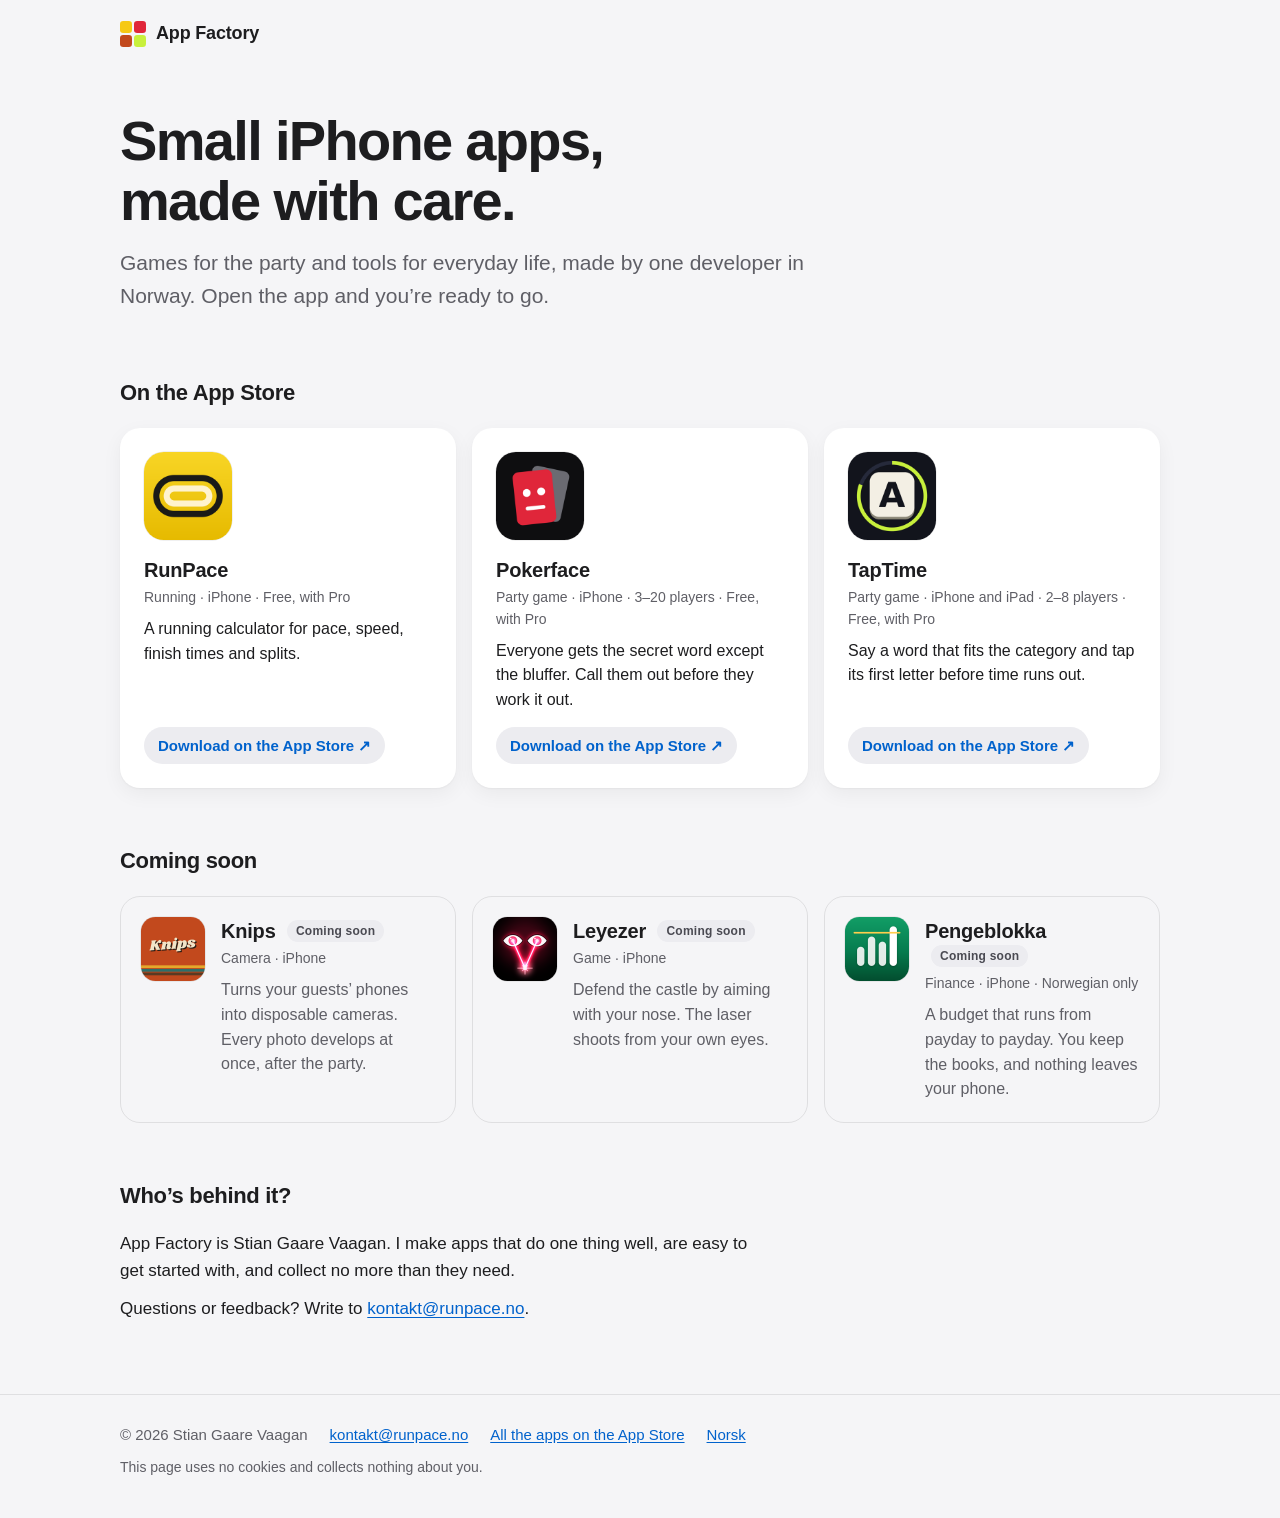
==== en/index.html @ 03b8ae7c "Fellessiden: forside på norsk og engelsk, Pengeblokka-sider, sjekk og delebilde Co-Authored-By: Clau" ====
<!doctype html>
<html lang="en">
<head>
<meta charset="utf-8">
<meta name="viewport" content="width=device-width, initial-scale=1">
<title>App Factory – iPhone apps made in Norway</title>
<meta name="description" content="All the apps from App Factory: RunPace, Pokerface, TapTime and more on the way. Small, carefully made iPhone apps from Norway, by Stian Gaare Vaagan.">
<meta name="color-scheme" content="light dark">
<meta name="theme-color" content="#f5f5f7" media="(prefers-color-scheme: light)">
<meta name="theme-color" content="#000000" media="(prefers-color-scheme: dark)">
<link rel="canonical" href="https://svaagan.github.io/en/">
<link rel="alternate" hreflang="nb" href="https://svaagan.github.io/">
<link rel="alternate" hreflang="en" href="https://svaagan.github.io/en/">
<link rel="alternate" hreflang="x-default" href="https://svaagan.github.io/en/">
<meta property="og:type" content="website">
<meta property="og:site_name" content="App Factory">
<meta property="og:title" content="App Factory – iPhone apps made in Norway">
<meta property="og:description" content="All the apps from App Factory: RunPace, Pokerface, TapTime and more on the way. Small, carefully made iPhone apps from Norway, by Stian Gaare Vaagan.">
<meta property="og:url" content="https://svaagan.github.io/en/">
<meta property="og:locale" content="en_US">
<meta property="og:image" content="https://svaagan.github.io/og.png">
<meta property="og:image:width" content="1200">
<meta property="og:image:height" content="630">
<meta name="twitter:card" content="summary_large_image">
<link rel="icon" href="/favicon.png">
<link rel="apple-touch-icon" href="/favicon.png">
<link rel="stylesheet" href="/assets/site.css?v=b14cf909">
<script type="application/ld+json">{"@context":"https://schema.org","@graph":[{"@type":"Organization","@id":"https://svaagan.github.io/#studio","name":"App Factory","url":"https://svaagan.github.io/","email":"kontakt@runpace.no","founder":{"@type":"Person","name":"Stian Gaare Vaagan"}},{"@type":"WebSite","url":"https://svaagan.github.io/","name":"App Factory","inLanguage":"en","publisher":{"@id":"https://svaagan.github.io/#studio"}},{"@type":"ItemList","name":"On the App Store","itemListElement":[{"@type":"ListItem","position":1,"item":{"@type":"MobileApplication","name":"RunPace","operatingSystem":"iOS","applicationCategory":"HealthApplication","description":"A running calculator for pace, speed, finish times and splits.","url":"https://runpace.no/en/","installUrl":"https://apps.apple.com/us/app/id6789667868","offers":{"@type":"Offer","price":"0","priceCurrency":"NOK"},"publisher":{"@id":"https://svaagan.github.io/#studio"}}},{"@type":"ListItem","position":2,"item":{"@type":["VideoGame","MobileApplication"],"name":"Pokerface","operatingSystem":"iOS","applicationCategory":"GameApplication","description":"Everyone gets the secret word except the bluffer. Call them out before they work it out.","url":"https://svaagan.github.io/pokerface/en/","installUrl":"https://apps.apple.com/us/app/id6825464919","offers":{"@type":"Offer","price":"0","priceCurrency":"NOK"},"publisher":{"@id":"https://svaagan.github.io/#studio"}}},{"@type":"ListItem","position":3,"item":{"@type":["VideoGame","MobileApplication"],"name":"TapTime","operatingSystem":"iOS","applicationCategory":"GameApplication","description":"Say a word that fits the category and tap its first letter before time runs out.","url":"https://svaagan.github.io/taptime/en/","installUrl":"https://apps.apple.com/us/app/id6826379785","offers":{"@type":"Offer","price":"0","priceCurrency":"NOK"},"publisher":{"@id":"https://svaagan.github.io/#studio"}}}]}]}</script>
</head>
<body>
<a class="skip" href="#apper">Skip to the apps</a>
<header class="site-header"><div class="wrap"><a class="wordmark" href="/en/"><svg viewBox="0 0 26 26" aria-hidden="true"><rect x="0" y="0" width="12" height="12" rx="3.2" fill="#F6C915"/><rect x="14" y="0" width="12" height="12" rx="3.2" fill="#E0263A"/><rect x="0" y="14" width="12" height="12" rx="3.2" fill="#C2491D"/><rect x="14" y="14" width="12" height="12" rx="3.2" fill="#C8F03C"/></svg><span>App Factory</span></a></div></header>
<main>
  <section class="hero wrap">
    <h1>Small iPhone apps, made with care.</h1>
    <p class="lead">Games for the party and tools for everyday life, made by one developer in Norway. Open the app and you’re ready to go.</p>
  </section>
  <section class="wrap" id="apper" aria-labelledby="live-h">
    <h2 id="live-h">On the App Store</h2>
    <ul class="grid live" role="list">
      <li class="card" id="runpace">
        <img class="icon" src="/icons/runpace.png?v=0e061402" width="88" height="88" alt="" loading="lazy" decoding="async">
        <div class="card-body">
          <h3><a class="stretch" href="https://runpace.no/en/">RunPace</a></h3>
          <p class="meta">Running · iPhone · Free, with Pro</p>
          <p class="tagline">A running calculator for pace, speed, finish times and splits.</p>
          <p class="actions"><a class="store" href="https://apps.apple.com/us/app/id6789667868">Download on the App Store</a></p>
        </div>
      </li>
      <li class="card" id="pokerface">
        <img class="icon" src="/icons/pokerface.png?v=96ad6197" width="88" height="88" alt="" loading="lazy" decoding="async">
        <div class="card-body">
          <h3><a class="stretch" href="/pokerface/en/">Pokerface</a></h3>
          <p class="meta">Party game · iPhone · 3–20 players · Free, with Pro</p>
          <p class="tagline">Everyone gets the secret word except the bluffer. Call them out before they work it out.</p>
          <p class="actions"><a class="store" href="https://apps.apple.com/us/app/id6825464919">Download on the App Store</a></p>
        </div>
      </li>
      <li class="card" id="taptime">
        <img class="icon" src="/icons/taptime.png?v=20a5b78d" width="88" height="88" alt="" loading="lazy" decoding="async">
        <div class="card-body">
          <h3><a class="stretch" href="/taptime/en/">TapTime</a></h3>
          <p class="meta">Party game · iPhone and iPad · 2–8 players · Free, with Pro</p>
          <p class="tagline">Say a word that fits the category and tap its first letter before time runs out.</p>
          <p class="actions"><a class="store" href="https://apps.apple.com/us/app/id6826379785">Download on the App Store</a></p>
        </div>
      </li>
    </ul>
  </section>
  <section class="wrap" aria-labelledby="soon-h">
    <h2 id="soon-h">Coming soon</h2>
    <ul class="grid soon-grid" role="list">
      <li class="card soon" id="knips">
        <img class="icon" src="/icons/knips.png?v=360e762e" width="64" height="64" alt="" loading="lazy" decoding="async">
        <div class="card-body">
          <h3><a class="stretch" href="https://knipspics.no/">Knips</a> <span class="pill">Coming soon</span></h3>
          <p class="meta">Camera · iPhone</p>
          <p class="tagline">Turns your guests’ phones into disposable cameras. Every photo develops at once, after the party.</p>
          
        </div>
      </li>
      <li class="card soon" id="leyezer">
        <img class="icon" src="/icons/leyezer.png?v=0fc96ee2" width="64" height="64" alt="" loading="lazy" decoding="async">
        <div class="card-body">
          <h3><a class="stretch" href="/leyezer/en/">Leyezer</a> <span class="pill">Coming soon</span></h3>
          <p class="meta">Game · iPhone</p>
          <p class="tagline">Defend the castle by aiming with your nose. The laser shoots from your own eyes.</p>
          
        </div>
      </li>
      <li class="card soon" id="pengeblokka">
        <img class="icon" src="/icons/pengeblokka.png?v=15239c94" width="64" height="64" alt="" loading="lazy" decoding="async">
        <div class="card-body">
          <h3><a class="stretch" href="/pengeblokka/">Pengeblokka</a> <span class="pill">Coming soon</span></h3>
          <p class="meta">Finance · iPhone · Norwegian only</p>
          <p class="tagline">A budget that runs from payday to payday. You keep the books, and nothing leaves your phone.</p>
          
        </div>
      </li>
    </ul>
  </section>
  <section class="wrap about" aria-labelledby="about-h">
    <h2 id="about-h">Who’s behind it?</h2>
    <p>App Factory is Stian Gaare Vaagan. I make apps that do one thing well, are easy to get started with, and collect no more than they need.</p>
    <p>Questions or feedback? Write to <a href="mailto:kontakt@runpace.no">kontakt@runpace.no</a>.</p>
  </section>
</main>
<footer class="site-footer">
  <div class="wrap">
    <p class="footer-main"><span>© 2026 Stian Gaare Vaagan</span>
      <a href="mailto:kontakt@runpace.no">kontakt@runpace.no</a>
      <a href="https://apps.apple.com/developer/id6789667870">All the apps on the App Store</a>
      <a href="/" hreflang="nb" lang="nb">Norsk</a></p>
    <p class="footer-note">This page uses no cookies and collects nothing about you.</p>
  </div>
</footer>
</body>
</html>
---- assets/site.css ----
/* Fellessiden med alle appene. Nøytral ramme, så ikonene står for fargen. */
:root {
  --bg: #f5f5f7;
  --card: #ffffff;
  --text: #1d1d1f;
  --muted: #5f5f66;
  --line: rgba(0, 0, 0, .09);
  --link: #0062cc;
  --pill-bg: #ececf0;
  --pill-text: #4a4a52;
  --shadow: 0 1px 2px rgba(0, 0, 0, .04), 0 6px 20px rgba(0, 0, 0, .05);
  --shadow-hover: 0 2px 4px rgba(0, 0, 0, .06), 0 12px 32px rgba(0, 0, 0, .09);
  --app-accent: var(--link);
  color-scheme: light dark;
}
@media (prefers-color-scheme: dark) {
  :root {
    --bg: #000000;
    --card: #161618;
    --text: #f5f5f7;
    --muted: #a1a1a8;
    --line: rgba(255, 255, 255, .12);
    --link: #4ea1ff;
    --pill-bg: #2a2a2e;
    --pill-text: #c7c7cc;
    --shadow: none;
    --shadow-hover: 0 0 0 1px rgba(255, 255, 255, .18);
  }
  .app-page { --app-accent: var(--app-accent-dark, var(--link)); }
}

* { box-sizing: border-box; }
html { -webkit-text-size-adjust: 100%; }
body {
  margin: 0;
  background: var(--bg);
  color: var(--text);
  font: 17px/1.55 -apple-system, BlinkMacSystemFont, "SF Pro Text", "Segoe UI", Roboto,
        Helvetica, Arial, sans-serif;
  -webkit-font-smoothing: antialiased;
}
a { color: var(--link); text-underline-offset: .15em; }
.wrap { max-width: 1080px; margin: 0 auto; padding: 0 20px; }
.narrow { max-width: 720px; }
.muted { color: var(--muted); }

.skip {
  position: absolute; left: -9999px; top: 8px;
  background: var(--card); color: var(--text); padding: 8px 14px; border-radius: 8px; z-index: 10;
}
.skip:focus { left: 8px; }

/* Topp */
.site-header { padding: 20px 0 0; }
.wordmark {
  display: inline-flex; align-items: center; gap: 10px;
  color: var(--text); text-decoration: none; font-weight: 650; font-size: 18px;
  letter-spacing: -.01em;
}
.wordmark svg { width: 26px; height: 26px; display: block; }

/* Innledning */
.hero { padding: 56px 20px 8px; }
h1 {
  font-size: clamp(34px, 6vw, 56px); line-height: 1.07; letter-spacing: -.03em;
  font-weight: 700; margin: 0 0 16px; max-width: 16ch;
}
.lead { font-size: clamp(18px, 2.2vw, 21px); color: var(--muted); margin: 0; max-width: 34em; }

h2 {
  font-size: 22px; letter-spacing: -.015em; margin: 56px 0 18px; font-weight: 650;
}

/* Kortene */
.grid { list-style: none; margin: 0; padding: 0; display: grid; gap: 16px; }
@media (min-width: 700px) { .grid { grid-template-columns: repeat(2, 1fr); } }
@media (min-width: 1000px) { .grid.live { grid-template-columns: repeat(3, 1fr); } }
@media (min-width: 1000px) { .grid.soon-grid { grid-template-columns: repeat(3, 1fr); } }

.card {
  position: relative; display: flex; gap: 16px; align-items: flex-start;
  background: var(--card); border-radius: 20px; padding: 20px;
  box-shadow: var(--shadow); transition: box-shadow .2s ease, transform .2s ease;
}
.card:has(.stretch):hover { box-shadow: var(--shadow-hover); transform: translateY(-2px); }
@media (prefers-reduced-motion: reduce) { .card, .card:hover { transition: none; transform: none; } }
@media (min-width: 1000px) {
  .grid.live .card { flex-direction: column; padding: 24px; }
  .grid.live .card-body { display: flex; flex-direction: column; flex: 1; }
  .grid.live .actions { margin-top: auto; padding-top: 14px; }
}
.icon {
  flex: none; border-radius: 22.5%; display: block;
  box-shadow: 0 0 0 .5px rgba(0, 0, 0, .12);
}
.card-body { min-width: 0; }
.grid.live .card { height: 100%; }
.card h3 { font-size: 20px; line-height: 1.25; margin: 2px 0 4px; letter-spacing: -.01em; }
.card h3 a { color: inherit; text-decoration: none; }
/* Navnelenken dekker hele kortet. */
.stretch::after { content: ""; position: absolute; inset: 0; border-radius: inherit; }
.card:has(.stretch:focus-visible) { outline: 3px solid var(--link); outline-offset: 2px; }
.stretch:focus-visible { outline: none; }
.meta { font-size: 14px; color: var(--muted); margin: 0 0 8px; }
.tagline { margin: 0; font-size: 16px; }
.actions { margin: 14px 0 0; }
.store {
  position: relative; z-index: 1; display: inline-block; font-size: 15px; font-weight: 600;
  text-decoration: none; padding: 7px 14px; border-radius: 999px;
  background: var(--pill-bg); color: var(--link);
}
.store::after { content: " ↗"; }
.store:hover { text-decoration: underline; }

.soon { background: transparent; box-shadow: none; border: 1px solid var(--line); }
.soon .tagline { color: var(--muted); }
.pill {
  display: inline-block; vertical-align: 3px; margin-left: 6px;
  font-size: 12px; font-weight: 600; letter-spacing: .02em; line-height: 1;
  padding: 5px 9px; border-radius: 999px; background: var(--pill-bg); color: var(--pill-text);
}
h1 .pill, p > .pill { margin-left: 0; font-size: 14px; padding: 7px 12px; }

/* Om */
.about p { max-width: 38em; margin: 0 0 12px; }

/* Bunn */
.site-footer { margin-top: 72px; padding: 28px 0 40px; border-top: 1px solid var(--line); }
.footer-main { display: flex; flex-wrap: wrap; gap: 8px 22px; margin: 0 0 10px; font-size: 15px; }
.footer-main span { color: var(--muted); }
.footer-note { font-size: 14px; color: var(--muted); margin: 0; }

/* Appsider på fellessiden (Pengeblokka) */
.app-page { padding-top: 40px; }
.app-page a { color: var(--app-accent); }
.app-hero { display: flex; gap: 20px; align-items: center; margin-bottom: 20px; }
.app-hero h1 { margin: 0 0 4px; font-size: clamp(32px, 6vw, 44px); }
.app-hero .meta { font-size: 16px; margin: 0; }
.app-page .lead { margin-bottom: 20px; }
.features { list-style: none; padding: 0; margin: 32px 0; display: grid; gap: 12px; }
.features li { background: var(--card); border-radius: 16px; padding: 18px 20px; box-shadow: var(--shadow); }
.features h3 { margin: 0 0 4px; font-size: 18px; }
.features p { margin: 0; color: var(--muted); }
.links { display: flex; gap: 20px; flex-wrap: wrap; }
.crumb { margin: 0 0 8px; font-size: 15px; }
.app-page h1 { margin-bottom: 12px; }
.faq { margin: 28px 0; }
.faq details {
  background: var(--card); border-radius: 14px; padding: 0 20px; margin: 0 0 10px; box-shadow: var(--shadow);
}
.faq summary { cursor: pointer; font-weight: 600; padding: 16px 0; list-style-position: outside; }
.faq details p { margin: 0 0 16px; color: var(--muted); }
.button {
  display: inline-block; padding: 10px 18px; border-radius: 999px; text-decoration: none;
  background: var(--text); color: var(--bg); font-weight: 600;
}
main.narrow > h1 { margin-top: 40px; }
@media (max-width: 999px) { .grid.live .icon { width: 68px; height: 68px; } }
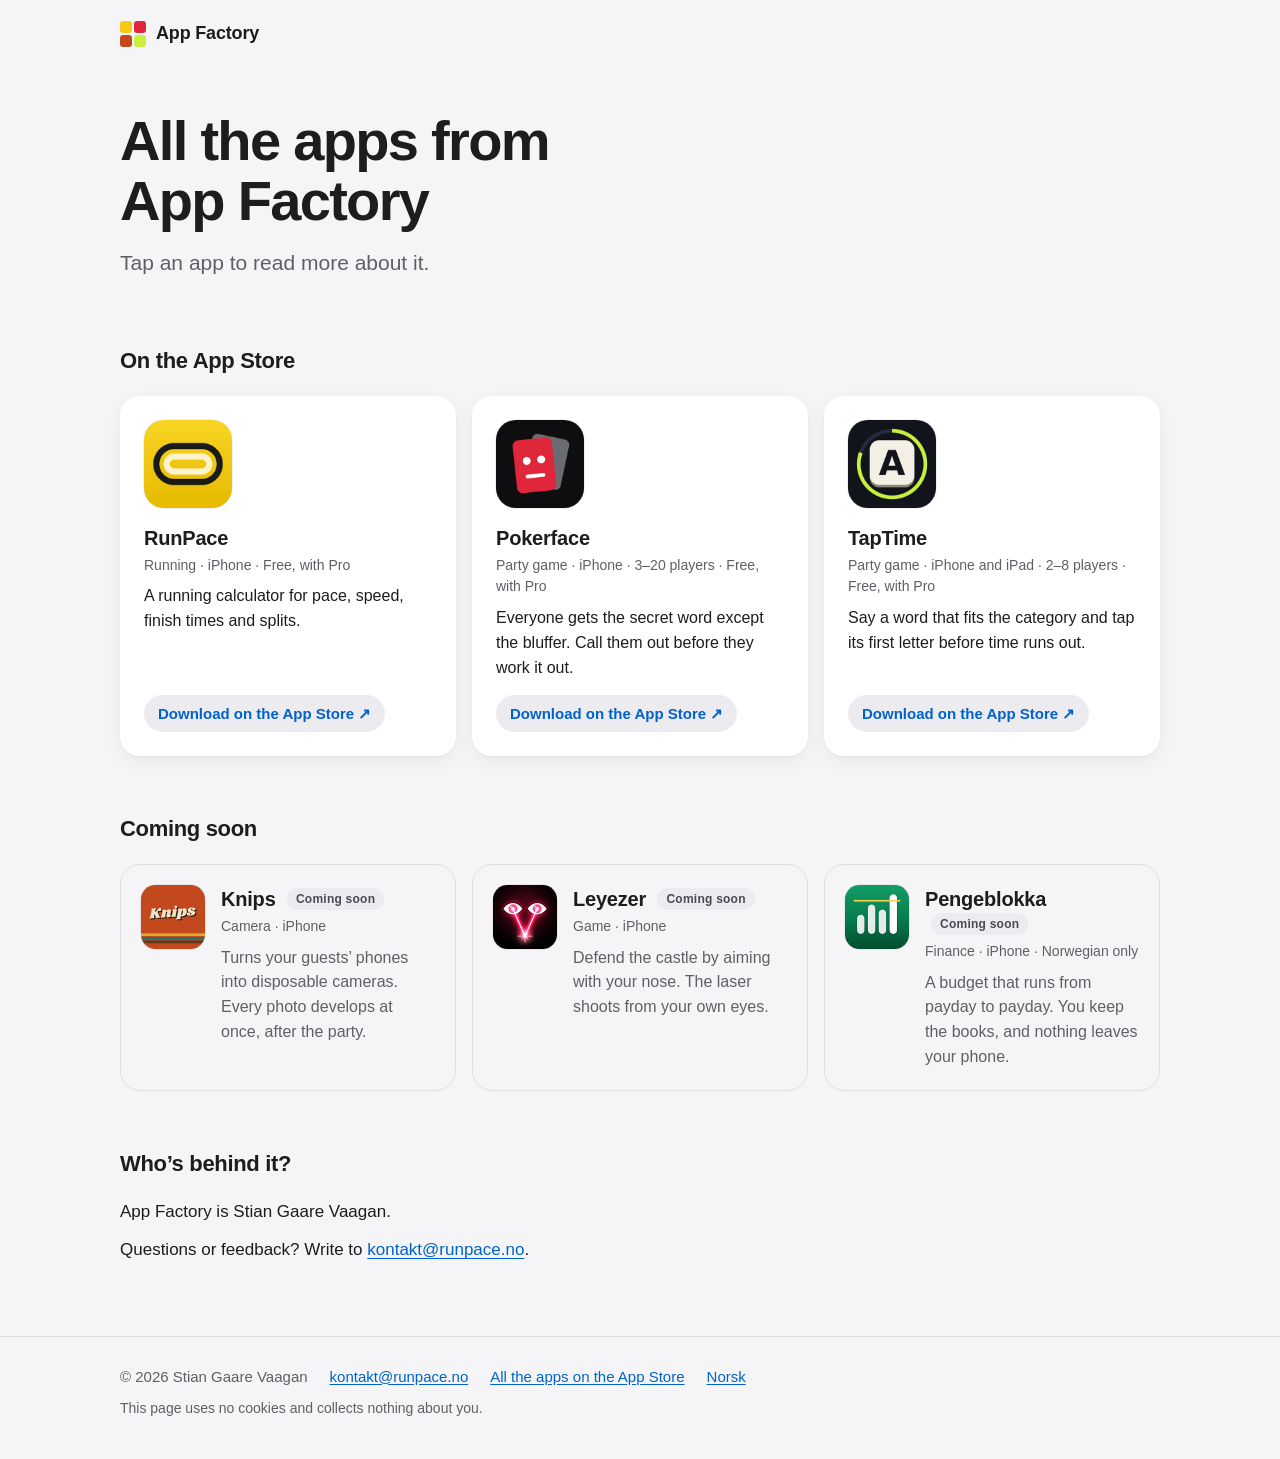
==== commit e5077b54: "Forsiden uten føringer: «Alle appene fra App Factory», ingen påstander om hva slags apper Co-Authore" ====
--- a/en/index.html
+++ b/en/index.html
@@ -3,8 +3,8 @@
 <head>
 <meta charset="utf-8">
 <meta name="viewport" content="width=device-width, initial-scale=1">
-<title>App Factory – iPhone apps made in Norway</title>
-<meta name="description" content="All the apps from App Factory: RunPace, Pokerface, TapTime and more on the way. Small, carefully made iPhone apps from Norway, by Stian Gaare Vaagan.">
+<title>App Factory – all the apps</title>
+<meta name="description" content="All the apps from App Factory, made by Stian Gaare Vaagan: RunPace, Pokerface, TapTime and more on the way.">
 <meta name="color-scheme" content="light dark">
 <meta name="theme-color" content="#f5f5f7" media="(prefers-color-scheme: light)">
 <meta name="theme-color" content="#000000" media="(prefers-color-scheme: dark)">
@@ -14,8 +14,8 @@
 <link rel="alternate" hreflang="x-default" href="https://svaagan.github.io/en/">
 <meta property="og:type" content="website">
 <meta property="og:site_name" content="App Factory">
-<meta property="og:title" content="App Factory – iPhone apps made in Norway">
-<meta property="og:description" content="All the apps from App Factory: RunPace, Pokerface, TapTime and more on the way. Small, carefully made iPhone apps from Norway, by Stian Gaare Vaagan.">
+<meta property="og:title" content="App Factory – all the apps">
+<meta property="og:description" content="All the apps from App Factory, made by Stian Gaare Vaagan: RunPace, Pokerface, TapTime and more on the way.">
 <meta property="og:url" content="https://svaagan.github.io/en/">
 <meta property="og:locale" content="en_US">
 <meta property="og:image" content="https://svaagan.github.io/og.png">
@@ -32,8 +32,8 @@
 <header class="site-header"><div class="wrap"><a class="wordmark" href="/en/"><svg viewBox="0 0 26 26" aria-hidden="true"><rect x="0" y="0" width="12" height="12" rx="3.2" fill="#F6C915"/><rect x="14" y="0" width="12" height="12" rx="3.2" fill="#E0263A"/><rect x="0" y="14" width="12" height="12" rx="3.2" fill="#C2491D"/><rect x="14" y="14" width="12" height="12" rx="3.2" fill="#C8F03C"/></svg><span>App Factory</span></a></div></header>
 <main>
   <section class="hero wrap">
-    <h1>Small iPhone apps, made with care.</h1>
-    <p class="lead">Games for the party and tools for everyday life, made by one developer in Norway. Open the app and you’re ready to go.</p>
+    <h1>All the apps from App Factory</h1>
+    <p class="lead">Tap an app to read more about it.</p>
   </section>
   <section class="wrap" id="apper" aria-labelledby="live-h">
     <h2 id="live-h">On the App Store</h2>
@@ -101,7 +101,7 @@
   </section>
   <section class="wrap about" aria-labelledby="about-h">
     <h2 id="about-h">Who’s behind it?</h2>
-    <p>App Factory is Stian Gaare Vaagan. I make apps that do one thing well, are easy to get started with, and collect no more than they need.</p>
+    <p>App Factory is Stian Gaare Vaagan.</p>
     <p>Questions or feedback? Write to <a href="mailto:kontakt@runpace.no">kontakt@runpace.no</a>.</p>
   </section>
 </main>
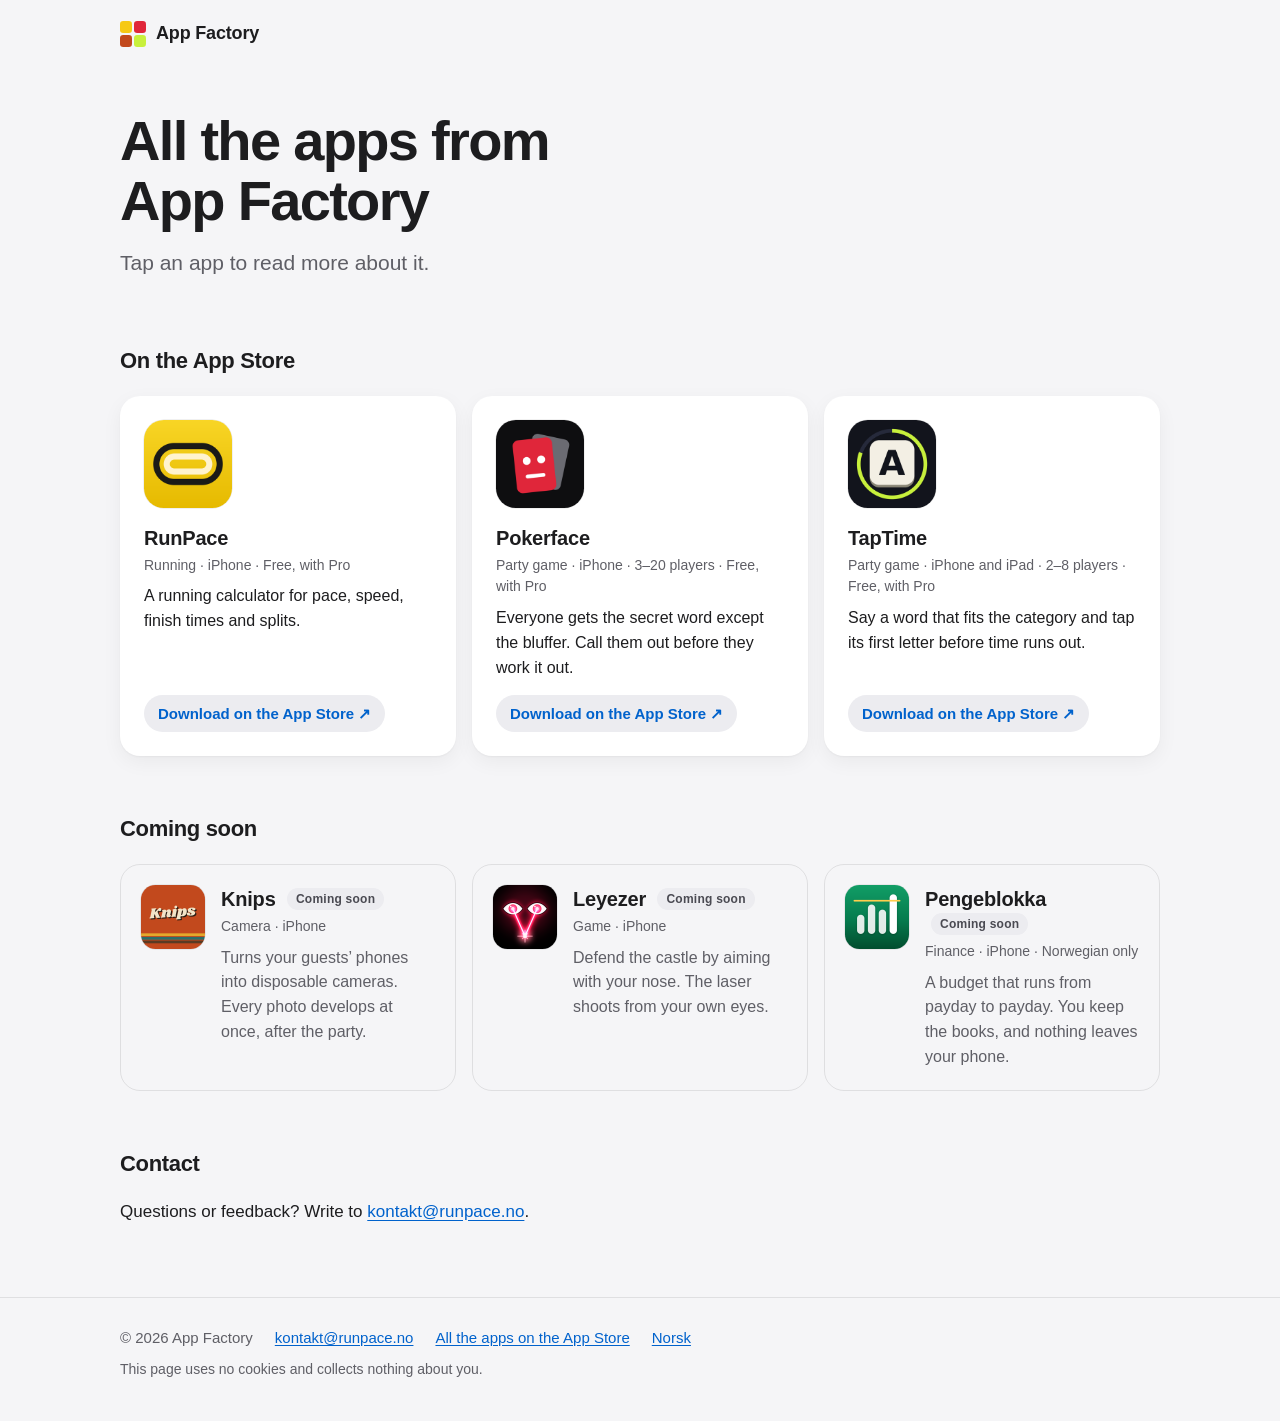
==== commit 5693a07d: "Fjerner Stians navn fra fellessiden Bunnteksten sier «© App Factory», «Hvem står bak?» er blitt «Kon" ====
--- a/en/index.html
+++ b/en/index.html
@@ -4,10 +4,9 @@
 <meta charset="utf-8">
 <meta name="viewport" content="width=device-width, initial-scale=1">
 <title>App Factory – all the apps</title>
-<meta name="description" content="All the apps from App Factory, made by Stian Gaare Vaagan: RunPace, Pokerface, TapTime and more on the way.">
-<meta name="color-scheme" content="light dark">
-<meta name="theme-color" content="#f5f5f7" media="(prefers-color-scheme: light)">
-<meta name="theme-color" content="#000000" media="(prefers-color-scheme: dark)">
+<meta name="description" content="All the apps from App Factory: RunPace, Pokerface, TapTime and more on the way.">
+<meta name="color-scheme" content="light">
+<meta name="theme-color" content="#f5f5f7">
 <link rel="canonical" href="https://svaagan.github.io/en/">
 <link rel="alternate" hreflang="nb" href="https://svaagan.github.io/">
 <link rel="alternate" hreflang="en" href="https://svaagan.github.io/en/">
@@ -15,7 +14,7 @@
 <meta property="og:type" content="website">
 <meta property="og:site_name" content="App Factory">
 <meta property="og:title" content="App Factory – all the apps">
-<meta property="og:description" content="All the apps from App Factory, made by Stian Gaare Vaagan: RunPace, Pokerface, TapTime and more on the way.">
+<meta property="og:description" content="All the apps from App Factory: RunPace, Pokerface, TapTime and more on the way.">
 <meta property="og:url" content="https://svaagan.github.io/en/">
 <meta property="og:locale" content="en_US">
 <meta property="og:image" content="https://svaagan.github.io/og.png">
@@ -24,8 +23,8 @@
 <meta name="twitter:card" content="summary_large_image">
 <link rel="icon" href="/favicon.png">
 <link rel="apple-touch-icon" href="/favicon.png">
-<link rel="stylesheet" href="/assets/site.css?v=b14cf909">
-<script type="application/ld+json">{"@context":"https://schema.org","@graph":[{"@type":"Organization","@id":"https://svaagan.github.io/#studio","name":"App Factory","url":"https://svaagan.github.io/","email":"kontakt@runpace.no","founder":{"@type":"Person","name":"Stian Gaare Vaagan"}},{"@type":"WebSite","url":"https://svaagan.github.io/","name":"App Factory","inLanguage":"en","publisher":{"@id":"https://svaagan.github.io/#studio"}},{"@type":"ItemList","name":"On the App Store","itemListElement":[{"@type":"ListItem","position":1,"item":{"@type":"MobileApplication","name":"RunPace","operatingSystem":"iOS","applicationCategory":"HealthApplication","description":"A running calculator for pace, speed, finish times and splits.","url":"https://runpace.no/en/","installUrl":"https://apps.apple.com/us/app/id6789667868","offers":{"@type":"Offer","price":"0","priceCurrency":"NOK"},"publisher":{"@id":"https://svaagan.github.io/#studio"}}},{"@type":"ListItem","position":2,"item":{"@type":["VideoGame","MobileApplication"],"name":"Pokerface","operatingSystem":"iOS","applicationCategory":"GameApplication","description":"Everyone gets the secret word except the bluffer. Call them out before they work it out.","url":"https://svaagan.github.io/pokerface/en/","installUrl":"https://apps.apple.com/us/app/id6825464919","offers":{"@type":"Offer","price":"0","priceCurrency":"NOK"},"publisher":{"@id":"https://svaagan.github.io/#studio"}}},{"@type":"ListItem","position":3,"item":{"@type":["VideoGame","MobileApplication"],"name":"TapTime","operatingSystem":"iOS","applicationCategory":"GameApplication","description":"Say a word that fits the category and tap its first letter before time runs out.","url":"https://svaagan.github.io/taptime/en/","installUrl":"https://apps.apple.com/us/app/id6826379785","offers":{"@type":"Offer","price":"0","priceCurrency":"NOK"},"publisher":{"@id":"https://svaagan.github.io/#studio"}}}]}]}</script>
+<link rel="stylesheet" href="/assets/site.css?v=d18dd775">
+<script type="application/ld+json">{"@context":"https://schema.org","@graph":[{"@type":"Organization","@id":"https://svaagan.github.io/#studio","name":"App Factory","url":"https://svaagan.github.io/","email":"kontakt@runpace.no"},{"@type":"WebSite","url":"https://svaagan.github.io/","name":"App Factory","inLanguage":"en","publisher":{"@id":"https://svaagan.github.io/#studio"}},{"@type":"ItemList","name":"On the App Store","itemListElement":[{"@type":"ListItem","position":1,"item":{"@type":"MobileApplication","name":"RunPace","operatingSystem":"iOS","applicationCategory":"HealthApplication","description":"A running calculator for pace, speed, finish times and splits.","url":"https://runpace.no/en/","installUrl":"https://apps.apple.com/us/app/id6789667868","offers":{"@type":"Offer","price":"0","priceCurrency":"NOK"},"publisher":{"@id":"https://svaagan.github.io/#studio"}}},{"@type":"ListItem","position":2,"item":{"@type":["VideoGame","MobileApplication"],"name":"Pokerface","operatingSystem":"iOS","applicationCategory":"GameApplication","description":"Everyone gets the secret word except the bluffer. Call them out before they work it out.","url":"https://svaagan.github.io/pokerface/en/","installUrl":"https://apps.apple.com/us/app/id6825464919","offers":{"@type":"Offer","price":"0","priceCurrency":"NOK"},"publisher":{"@id":"https://svaagan.github.io/#studio"}}},{"@type":"ListItem","position":3,"item":{"@type":["VideoGame","MobileApplication"],"name":"TapTime","operatingSystem":"iOS","applicationCategory":"GameApplication","description":"Say a word that fits the category and tap its first letter before time runs out.","url":"https://svaagan.github.io/taptime/en/","installUrl":"https://apps.apple.com/us/app/id6826379785","offers":{"@type":"Offer","price":"0","priceCurrency":"NOK"},"publisher":{"@id":"https://svaagan.github.io/#studio"}}}]}]}</script>
 </head>
 <body>
 <a class="skip" href="#apper">Skip to the apps</a>
@@ -100,14 +99,13 @@
     </ul>
   </section>
   <section class="wrap about" aria-labelledby="about-h">
-    <h2 id="about-h">Who’s behind it?</h2>
-    <p>App Factory is Stian Gaare Vaagan.</p>
+    <h2 id="about-h">Contact</h2>
     <p>Questions or feedback? Write to <a href="mailto:kontakt@runpace.no">kontakt@runpace.no</a>.</p>
   </section>
 </main>
 <footer class="site-footer">
   <div class="wrap">
-    <p class="footer-main"><span>© 2026 Stian Gaare Vaagan</span>
+    <p class="footer-main"><span>© 2026 App Factory</span>
       <a href="mailto:kontakt@runpace.no">kontakt@runpace.no</a>
       <a href="https://apps.apple.com/developer/id6789667870">All the apps on the App Store</a>
       <a href="/" hreflang="nb" lang="nb">Norsk</a></p>
--- a/assets/site.css
+++ b/assets/site.css
@@ -1,4 +1,5 @@
-/* Fellessiden med alle appene. Nøytral ramme, så ikonene står for fargen. */
+/* Fellessiden med alle appene. Nøytral ramme, så ikonene står for fargen.
+   Bare lyst tema, også når telefonen står i mørk modus (Stian, 2026-11-04). */
 :root {
   --bg: #f5f5f7;
   --card: #ffffff;
@@ -11,22 +12,7 @@
   --shadow: 0 1px 2px rgba(0, 0, 0, .04), 0 6px 20px rgba(0, 0, 0, .05);
   --shadow-hover: 0 2px 4px rgba(0, 0, 0, .06), 0 12px 32px rgba(0, 0, 0, .09);
   --app-accent: var(--link);
-  color-scheme: light dark;
-}
-@media (prefers-color-scheme: dark) {
-  :root {
-    --bg: #000000;
-    --card: #161618;
-    --text: #f5f5f7;
-    --muted: #a1a1a8;
-    --line: rgba(255, 255, 255, .12);
-    --link: #4ea1ff;
-    --pill-bg: #2a2a2e;
-    --pill-text: #c7c7cc;
-    --shadow: none;
-    --shadow-hover: 0 0 0 1px rgba(255, 255, 255, .18);
-  }
-  .app-page { --app-accent: var(--app-accent-dark, var(--link)); }
+  color-scheme: light;
 }
 
 * { box-sizing: border-box; }
@@ -63,7 +49,7 @@
 .hero { padding: 56px 20px 8px; }
 h1 {
   font-size: clamp(34px, 6vw, 56px); line-height: 1.07; letter-spacing: -.03em;
-  font-weight: 700; margin: 0 0 16px; max-width: 16ch;
+  font-weight: 700; margin: 0 0 16px; max-width: 24ch; text-wrap: balance;
 }
 .lead { font-size: clamp(18px, 2.2vw, 21px); color: var(--muted); margin: 0; max-width: 34em; }
 
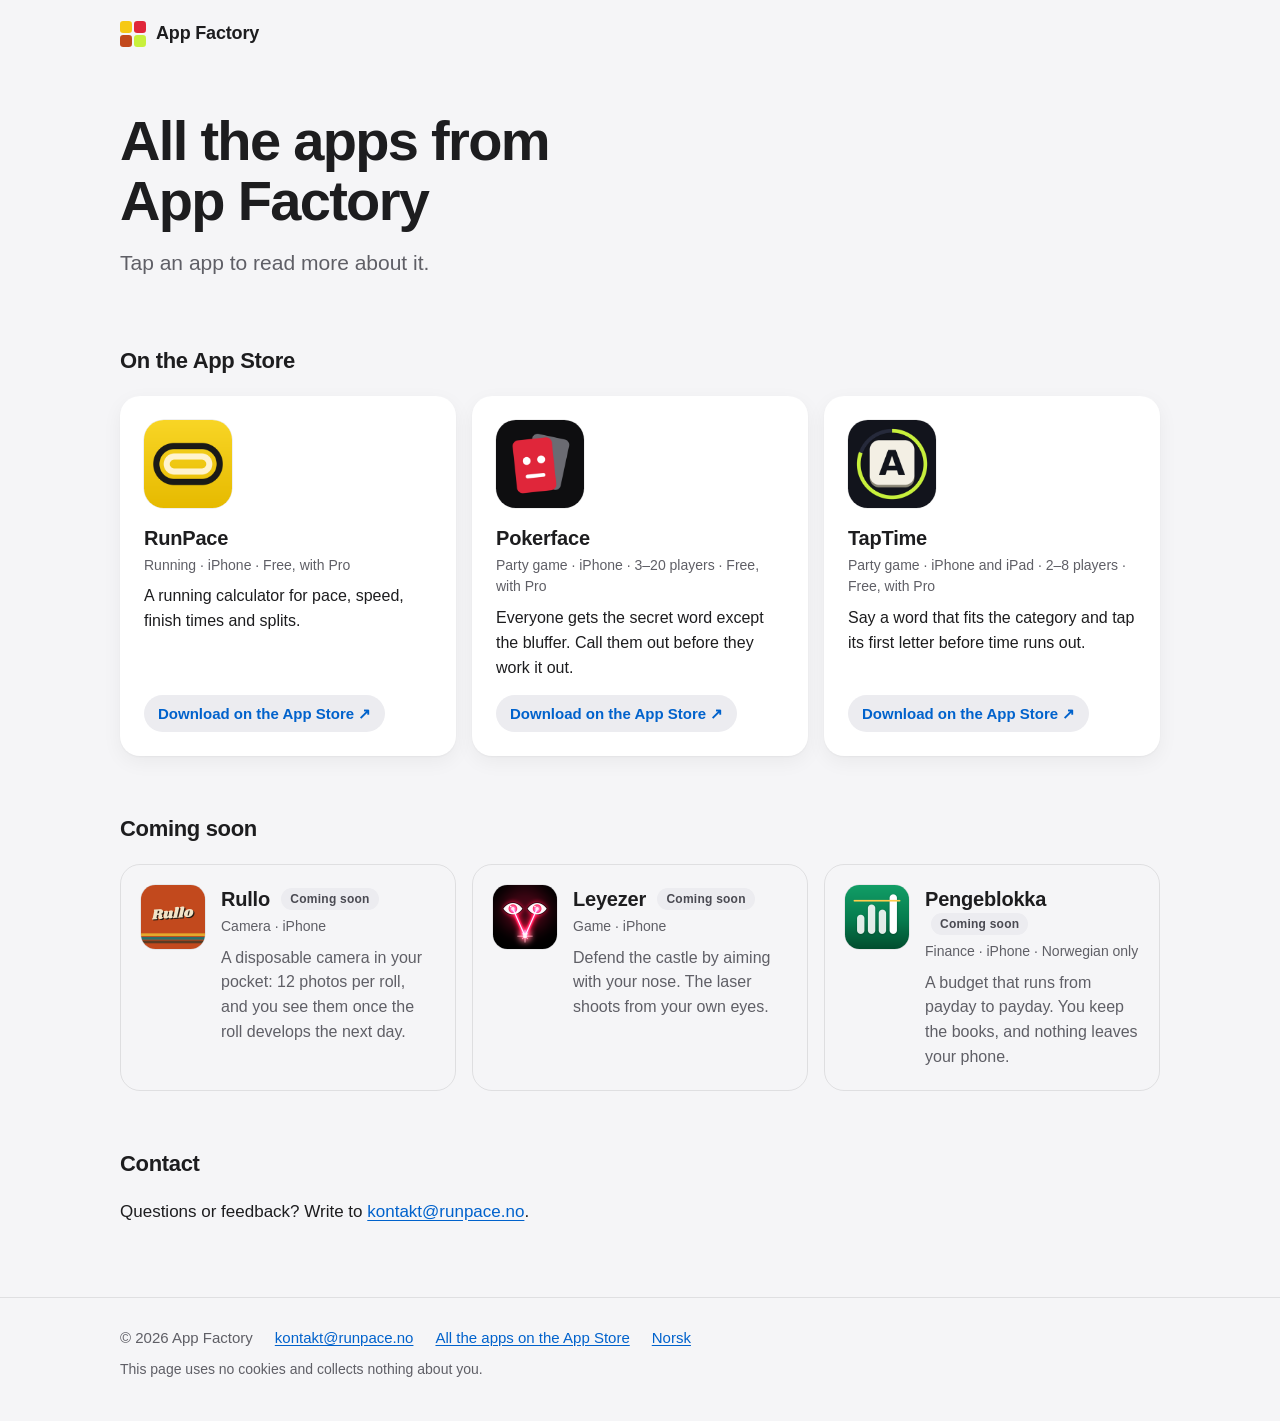
==== commit 20d542f9: "Rullo i stedet for Knips: nytt kort, ikon og adresse svaagan.github.io/rullo/ Co-Authored-By: Claude" ====
--- a/en/index.html
+++ b/en/index.html
@@ -69,12 +69,12 @@
   <section class="wrap" aria-labelledby="soon-h">
     <h2 id="soon-h">Coming soon</h2>
     <ul class="grid soon-grid" role="list">
-      <li class="card soon" id="knips">
-        <img class="icon" src="/icons/knips.png?v=360e762e" width="64" height="64" alt="" loading="lazy" decoding="async">
+      <li class="card soon" id="rullo">
+        <img class="icon" src="/icons/rullo.png?v=eed151eb" width="64" height="64" alt="" loading="lazy" decoding="async">
         <div class="card-body">
-          <h3><a class="stretch" href="https://knipspics.no/">Knips</a> <span class="pill">Coming soon</span></h3>
+          <h3><a class="stretch" href="https://svaagan.github.io/rullo/en/">Rullo</a> <span class="pill">Coming soon</span></h3>
           <p class="meta">Camera · iPhone</p>
-          <p class="tagline">Turns your guests’ phones into disposable cameras. Every photo develops at once, after the party.</p>
+          <p class="tagline">A disposable camera in your pocket: 12 photos per roll, and you see them once the roll develops the next day.</p>
           
         </div>
       </li>
